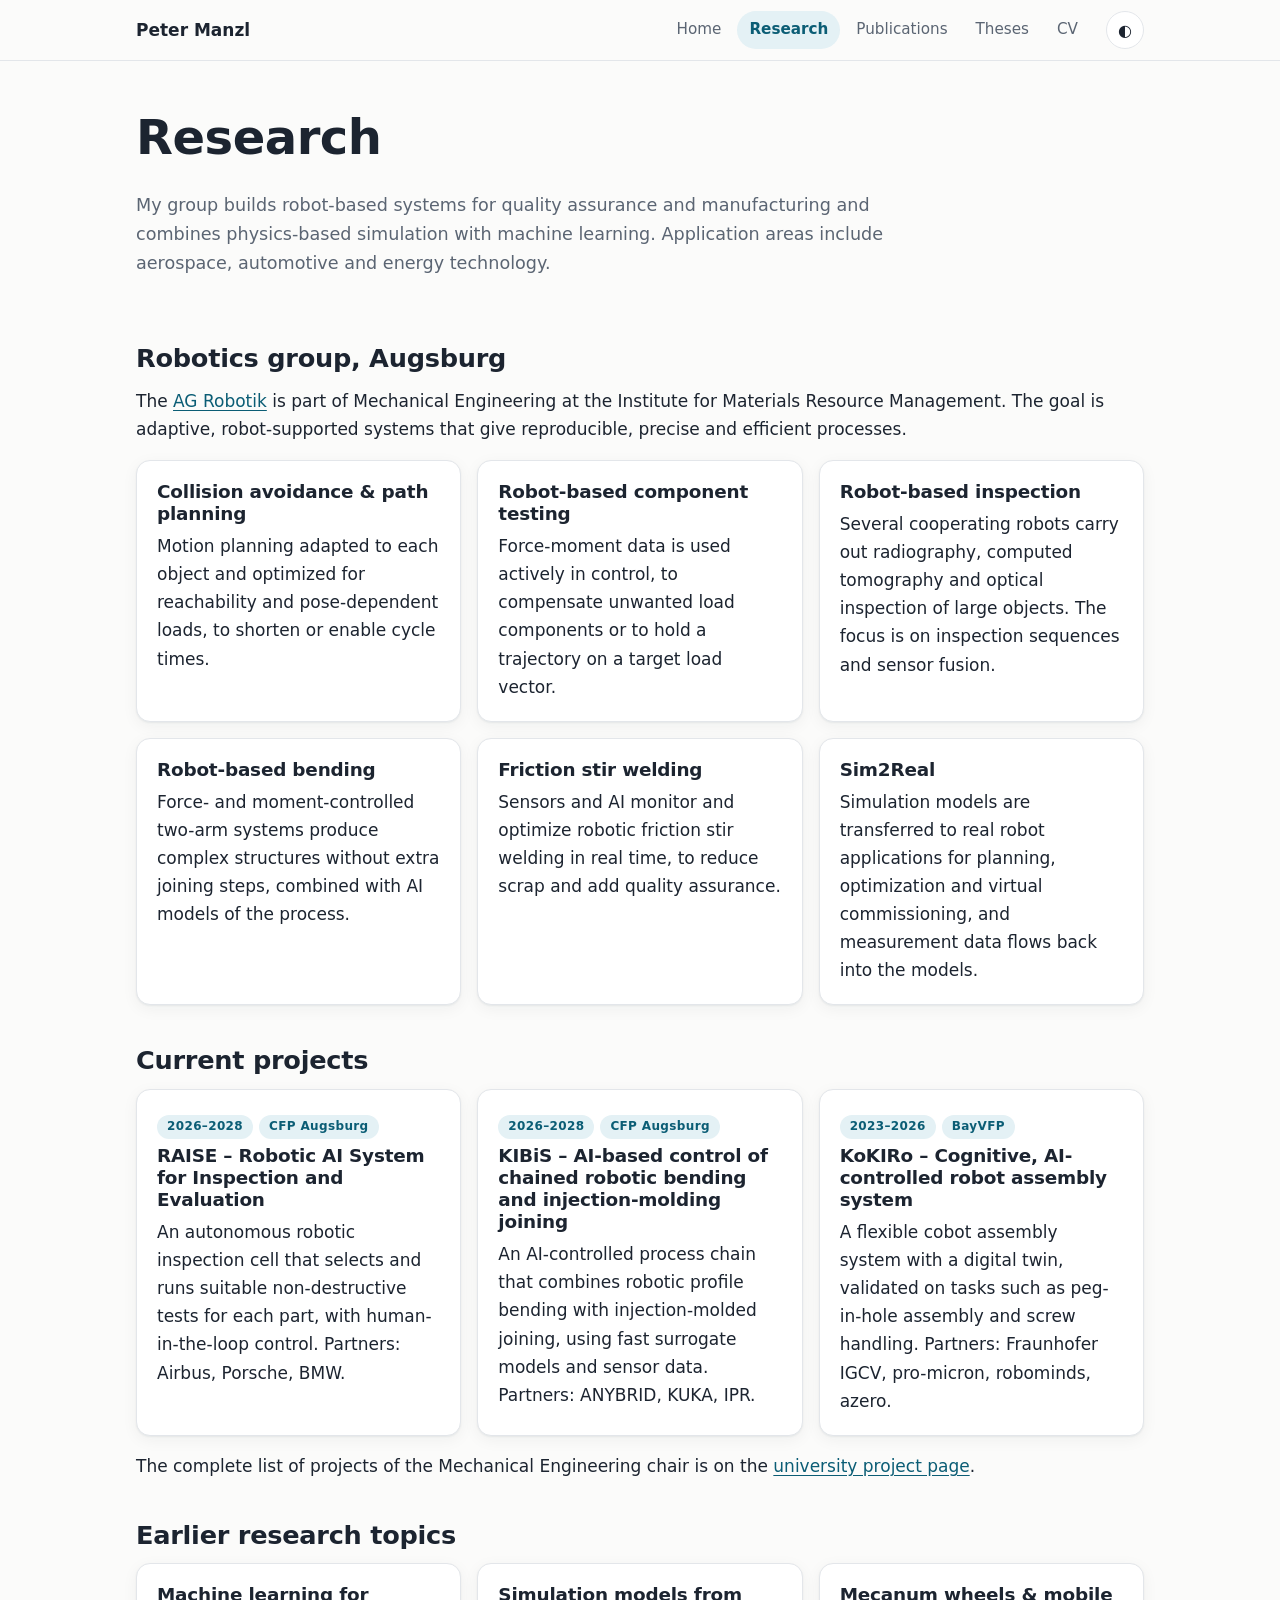
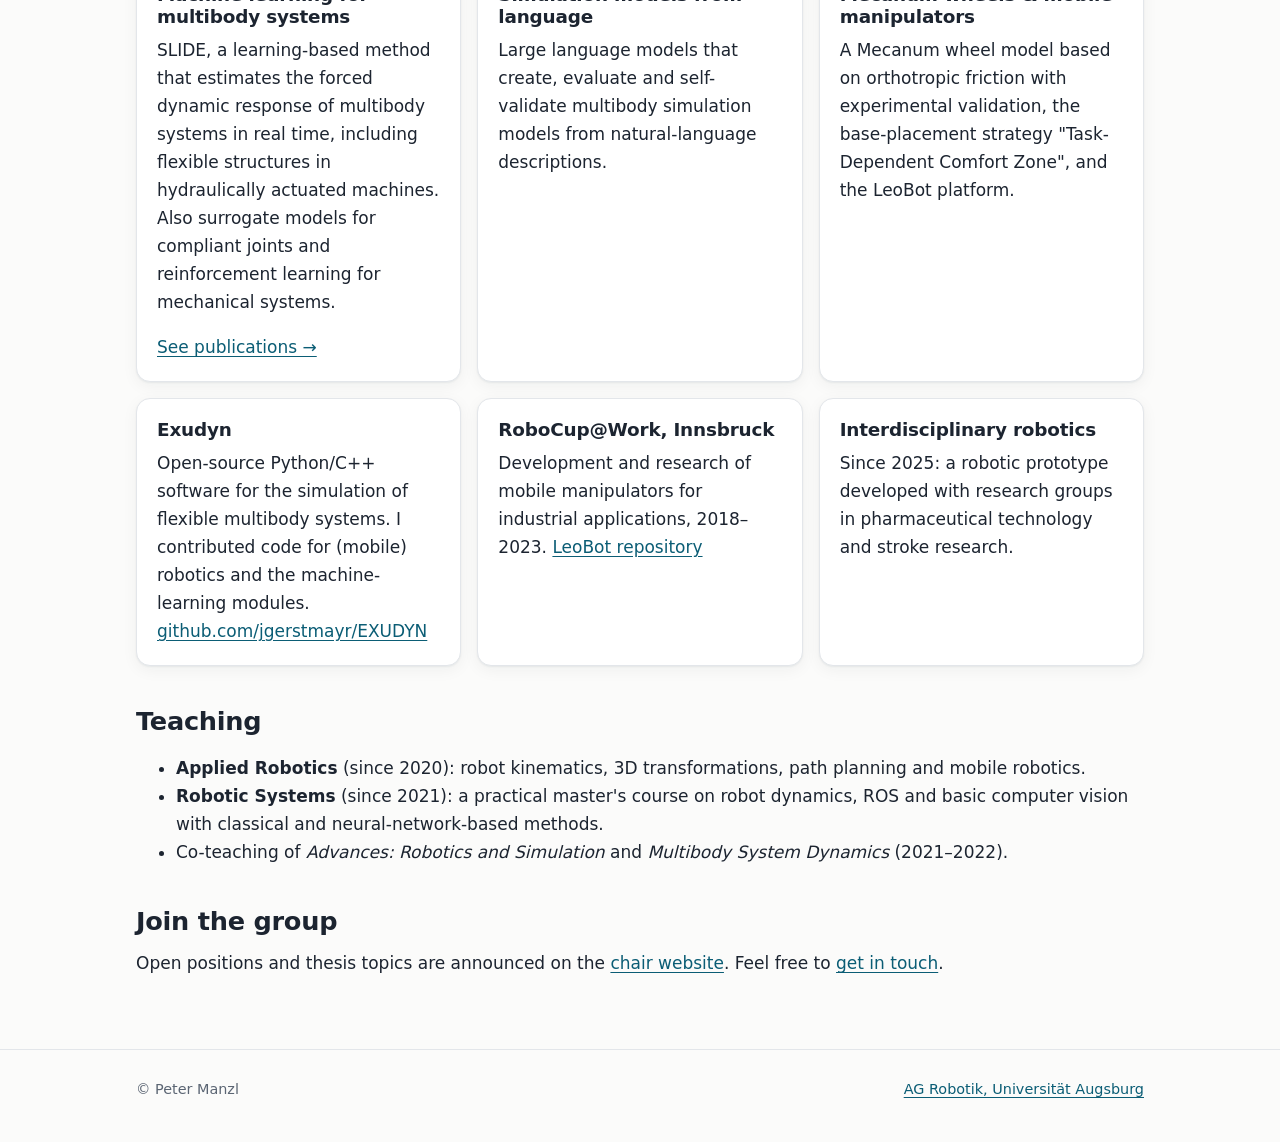
==== research.html @ e0a38118 "initial version of my homepage." ====
<!doctype html>
<html lang="en">
<head>
  <meta charset="utf-8">
  <meta name="viewport" content="width=device-width, initial-scale=1">
  <title>Research – Peter Manzl</title>
  <meta name="description" content="Research topics and projects: robot-based testing and manufacturing, multibody dynamics, machine learning, mobile manipulation.">
  <link rel="icon" href="figures/Icon.png">
  <link rel="stylesheet" href="assets/style.css">
  <script src="assets/site.js" defer></script>
</head>
<body>
<header class="site-header">
  <div class="wrap">
    <a class="brand" href="index.html">Peter Manzl</a>
    <nav class="nav" id="nav" aria-label="Main">
      <a href="index.html">Home</a>
      <a href="research.html" aria-current="page">Research</a>
      <a href="literature.html">Publications</a>
      <a href="theses.html">Theses</a>
      <a href="cv.html">CV</a>
    </nav>
    <button class="icon-btn" id="theme-toggle" aria-label="Toggle light/dark mode">◐</button>
    <button class="icon-btn" id="nav-toggle" aria-label="Menu" aria-expanded="false">☰</button>
  </div>
</header>

<main class="wrap">
  <div class="page-head">
    <h1>Research</h1>
    <p>My group builds robot-based systems for quality assurance and manufacturing and combines physics-based simulation with machine learning. Application areas include aerospace, automotive and energy technology.</p>
  </div>

  <h2>Robotics group, Augsburg</h2>
  <p>The <a href="https://www.uni-augsburg.de/de/fakultaet/mntf/mrm/prof/mech/forschung/ag-robotik/">AG Robotik</a> is part of Mechanical Engineering at the Institute for Materials Resource Management. The goal is adaptive, robot-supported systems that give reproducible, precise and efficient processes.</p>
  <div class="grid">
    <article class="card"><h3>Collision avoidance &amp; path planning</h3><p>Motion planning adapted to each object and optimized for reachability and pose-dependent loads, to shorten or enable cycle times.</p></article>
    <article class="card"><h3>Robot-based component testing</h3><p>Force-moment data is used actively in control, to compensate unwanted load components or to hold a trajectory on a target load vector.</p></article>
    <article class="card"><h3>Robot-based inspection</h3><p>Several cooperating robots carry out radiography, computed tomography and optical inspection of large objects. The focus is on inspection sequences and sensor fusion.</p></article>
    <article class="card"><h3>Robot-based bending</h3><p>Force- and moment-controlled two-arm systems produce complex structures without extra joining steps, combined with AI models of the process.</p></article>
    <article class="card"><h3>Friction stir welding</h3><p>Sensors and AI monitor and optimize robotic friction stir welding in real time, to reduce scrap and add quality assurance.</p></article>
    <article class="card"><h3>Sim2Real</h3><p>Simulation models are transferred to real robot applications for planning, optimization and virtual commissioning, and measurement data flows back into the models.</p></article>
  </div>

  <h2>Current projects</h2>
  <div class="grid">
    <article class="card">
      <span class="tag">2026–2028</span><span class="tag">CFP Augsburg</span>
      <h3>RAISE – Robotic AI System for Inspection and Evaluation</h3>
      <p>An autonomous robotic inspection cell that selects and runs suitable non-destructive tests for each part, with human-in-the-loop control. Partners: Airbus, Porsche, BMW.</p>
    </article>
    <article class="card">
      <span class="tag">2026–2028</span><span class="tag">CFP Augsburg</span>
      <h3>KIBiS – AI-based control of chained robotic bending and injection-molding joining</h3>
      <p>An AI-controlled process chain that combines robotic profile bending with injection-molded joining, using fast surrogate models and sensor data. Partners: ANYBRID, KUKA, IPR.</p>
    </article>
    <article class="card">
      <span class="tag">2023–2026</span><span class="tag">BayVFP</span>
      <h3>KoKIRo – Cognitive, AI-controlled robot assembly system</h3>
      <p>A flexible cobot assembly system with a digital twin, validated on tasks such as peg-in-hole assembly and screw handling. Partners: Fraunhofer IGCV, pro-micron, robominds, azero.</p>
    </article>
  </div>
  <p style="margin-top:16px">The complete list of projects of the Mechanical Engineering chair is on the <a href="https://www.uni-augsburg.de/de/fakultaet/mntf/mrm/prof/mech/forschung/projekte/">university project page</a>.</p>

  <h2>Earlier research topics</h2>
  <div class="grid">
    <article class="card">
      <h3>Machine learning for multibody systems</h3>
      <p>SLIDE, a learning-based method that estimates the forced dynamic response of multibody systems in real time, including flexible structures in hydraulically actuated machines. Also surrogate models for compliant joints and reinforcement learning for mechanical systems.</p>
      <p><a href="literature.html">See publications →</a></p>
    </article>
    <article class="card">
      <h3>Simulation models from language</h3>
      <p>Large language models that create, evaluate and self-validate multibody simulation models from natural-language descriptions.</p>
    </article>
    <article class="card">
      <h3>Mecanum wheels &amp; mobile manipulators</h3>
      <p>A Mecanum wheel model based on orthotropic friction with experimental validation, the base-placement strategy "Task-Dependent Comfort Zone", and the LeoBot platform.</p>
    </article>
    <article class="card">
      <h3>Exudyn</h3>
      <p>Open-source Python/C++ software for the simulation of flexible multibody systems. I contributed code for (mobile) robotics and the machine-learning modules. <a href="https://github.com/jgerstmayr/EXUDYN">github.com/jgerstmayr/EXUDYN</a></p>
    </article>
    <article class="card">
      <h3>RoboCup@Work, Innsbruck</h3>
      <p>Development and research of mobile manipulators for industrial applications, 2018–2023. <a href="https://github.com/leobot-UIBK/LeoBotRoboCup">LeoBot repository</a></p>
    </article>
    <article class="card">
      <h3>Interdisciplinary robotics</h3>
      <p>Since 2025: a robotic prototype developed with research groups in pharmaceutical technology and stroke research.</p>
    </article>
  </div>

  <h2>Teaching</h2>
  <ul>
    <li><strong>Applied Robotics</strong> (since 2020): robot kinematics, 3D transformations, path planning and mobile robotics.</li>
    <li><strong>Robotic Systems</strong> (since 2021): a practical master's course on robot dynamics, ROS and basic computer vision with classical and neural-network-based methods.</li>
    <li>Co-teaching of <em>Advances: Robotics and Simulation</em> and <em>Multibody System Dynamics</em> (2021–2022).</li>
  </ul>

  <h2>Join the group</h2>
  <p>Open positions and thesis topics are announced on the <a href="https://www.uni-augsburg.de/de/fakultaet/mntf/mrm/prof/mech/">chair website</a>. Feel free to <a href="mailto:peter.manzl@uni-a.de">get in touch</a>.</p>
</main>

<footer class="site-footer">
  <div class="wrap">
    <span>© Peter Manzl</span>
    <span><a href="https://www.uni-augsburg.de/de/fakultaet/mntf/mrm/prof/mech/forschung/ag-robotik/">AG Robotik, Universität Augsburg</a></span>
  </div>
</footer>
</body>
</html>
---- assets/style.css ----
:root {
  --bg: #fbfbfa;
  --surface: #ffffff;
  --text: #1c2430;
  --muted: #5b6573;
  --border: #e3e6ea;
  --accent: #0b5d75;
  --accent-soft: #e4f1f5;
  --accent-text: #ffffff;
  --shadow: 0 1px 2px rgba(20, 30, 45, .06), 0 4px 16px rgba(20, 30, 45, .05);
  --radius: 14px;
  --maxw: 1040px;
}
@media (prefers-color-scheme: dark) {
  :root:not([data-theme="light"]) {
    --bg: #0f141a;
    --surface: #171e26;
    --text: #e8ecf0;
    --muted: #9aa5b1;
    --border: #28313b;
    --accent: #6cc4dc;
    --accent-soft: #14303a;
    --accent-text: #0b1a20;
    --shadow: none;
  }
}
:root[data-theme="dark"] {
  --bg: #0f141a;
  --surface: #171e26;
  --text: #e8ecf0;
  --muted: #9aa5b1;
  --border: #28313b;
  --accent: #6cc4dc;
  --accent-soft: #14303a;
  --accent-text: #0b1a20;
  --shadow: none;
}

* { box-sizing: border-box; }
html { scroll-behavior: smooth; }
body {
  margin: 0;
  background: var(--bg);
  color: var(--text);
  font: 17px/1.65 system-ui, -apple-system, "Segoe UI", Roboto, "Helvetica Neue", Arial, sans-serif;
  -webkit-font-smoothing: antialiased;
}
img { max-width: 100%; display: block; }
a { color: var(--accent); text-underline-offset: 3px; }
a:hover { text-decoration-thickness: 2px; }
h1, h2, h3 { line-height: 1.2; letter-spacing: -.01em; margin: 0 0 .5em; }
h1 { font-size: clamp(2rem, 5vw, 3rem); }
h2 { font-size: 1.6rem; margin-top: 2.5rem; }
h3 { font-size: 1.15rem; }
p { margin: 0 0 1em; }
.wrap { max-width: var(--maxw); margin: 0 auto; padding: 0 16px; }
.muted { color: var(--muted); }
.small { font-size: .9rem; }

/* header */
.site-header {
  position: sticky; top: 0; z-index: 10;
  background: color-mix(in srgb, var(--bg) 88%, transparent);
  backdrop-filter: blur(8px);
  border-bottom: 1px solid var(--border);
}
.site-header .wrap { display: flex; align-items: center; gap: 16px; min-height: 60px; }
.brand { font-weight: 700; color: var(--text); text-decoration: none; margin-right: auto; }
.nav { display: flex; gap: 4px; }
.nav a {
  color: var(--muted); text-decoration: none; padding: 6px 12px; border-radius: 999px; font-size: .95rem;
}
.nav a:hover { color: var(--text); background: var(--accent-soft); }
.nav a[aria-current="page"] { color: var(--accent); background: var(--accent-soft); font-weight: 600; }
.icon-btn {
  border: 1px solid var(--border); background: var(--surface); color: var(--text);
  border-radius: 999px; width: 38px; height: 38px; cursor: pointer; font-size: 1rem;
}
.icon-btn:hover { border-color: var(--accent); }
#nav-toggle { display: none; }
@media (max-width: 720px) {
  #nav-toggle { display: inline-block; }
  .nav {
    display: none; position: absolute; top: 60px; left: 0; right: 0;
    flex-direction: column; padding: 8px 16px 16px;
    background: var(--bg); border-bottom: 1px solid var(--border);
  }
  .nav.open { display: flex; }
}

/* hero */
.hero { padding: 56px 0 24px; }
.hero .wrap { display: grid; grid-template-columns: 1fr 260px; gap: 40px; align-items: center; }
.hero .eyebrow { color: var(--accent); font-weight: 600; letter-spacing: .06em; text-transform: uppercase; font-size: .8rem; margin-bottom: 12px; }
.hero .lead { font-size: 1.2rem; color: var(--muted); max-width: 60ch; }
.portrait { width: 260px; height: 260px; object-fit: cover; border-radius: 50%; border: 4px solid var(--surface); box-shadow: var(--shadow); }
@media (max-width: 720px) {
  .hero { padding-top: 32px; }
  .hero .wrap { grid-template-columns: 1fr; }
  .portrait { width: 160px; height: 160px; order: -1; }
}

.btn-row { display: flex; flex-wrap: wrap; gap: 10px; margin-top: 20px; }
.btn {
  display: inline-block; padding: 9px 18px; border-radius: 999px; text-decoration: none; font-weight: 600; font-size: .95rem;
  border: 1px solid var(--accent); color: var(--accent);
}
.btn:hover { background: var(--accent-soft); }
.btn.primary { background: var(--accent); color: var(--accent-text); }
.btn.primary:hover { filter: brightness(1.08); }

/* page title block */
.page-head { padding: 48px 0 8px; }
.page-head p { color: var(--muted); max-width: 70ch; font-size: 1.1rem; }

/* cards */
.grid { display: grid; gap: 16px; grid-template-columns: repeat(auto-fill, minmax(280px, 1fr)); }
.card {
  background: var(--surface); border: 1px solid var(--border); border-radius: var(--radius);
  padding: 20px; box-shadow: var(--shadow);
}
.card h3 { margin-bottom: .4em; }
.card p:last-child { margin-bottom: 0; }
.tag {
  display: inline-block; font-size: .75rem; font-weight: 600; letter-spacing: .03em;
  padding: 2px 10px; border-radius: 999px; background: var(--accent-soft); color: var(--accent); margin: 0 6px 6px 0;
}

/* timeline */
.timeline { list-style: none; margin: 0; padding: 0; border-left: 2px solid var(--border); }
.timeline li { position: relative; padding: 0 0 22px 22px; }
.timeline li::before {
  content: ""; position: absolute; left: -7px; top: 8px; width: 12px; height: 12px; border-radius: 50%;
  background: var(--accent); border: 2px solid var(--bg);
}
.timeline .when { color: var(--muted); font-size: .9rem; }
.timeline h3 { margin: 0 0 .15em; }
.timeline ul { margin: .4em 0 0; padding-left: 1.2em; }

.two-col { display: grid; gap: 40px; grid-template-columns: 2fr 1fr; }
@media (max-width: 800px) { .two-col { grid-template-columns: 1fr; gap: 0; } }
.chips { display: flex; flex-wrap: wrap; gap: 6px; margin-bottom: 14px; }
.chips span {
  border: 1px solid var(--border); border-radius: 8px; padding: 2px 10px; font-size: .88rem; background: var(--surface);
}

/* publications */
.pubs { list-style: none; padding: 0; margin: 0; }
.pubs li { padding: 14px 0; border-bottom: 1px solid var(--border); }
.pubs li:last-child { border-bottom: 0; }
.pubs .title { font-weight: 600; }
.pubs .venue { color: var(--muted); font-size: .95rem; }
.pubs a.doi { font-size: .9rem; }
.pubs .note { margin: 6px 0 0; font-size: .95rem; }
.pubs strong { font-weight: 700; }

.site-footer { margin-top: 72px; border-top: 1px solid var(--border); padding: 28px 0 40px; color: var(--muted); font-size: .9rem; }
.site-footer .wrap { display: flex; flex-wrap: wrap; justify-content: space-between; gap: 12px; }

:focus-visible { outline: 3px solid var(--accent); outline-offset: 2px; }

@media print {
  .site-header, .site-footer, .btn-row, .icon-btn { display: none; }
  body { background: #fff; color: #000; font-size: 11pt; }
  .card { box-shadow: none; }
}
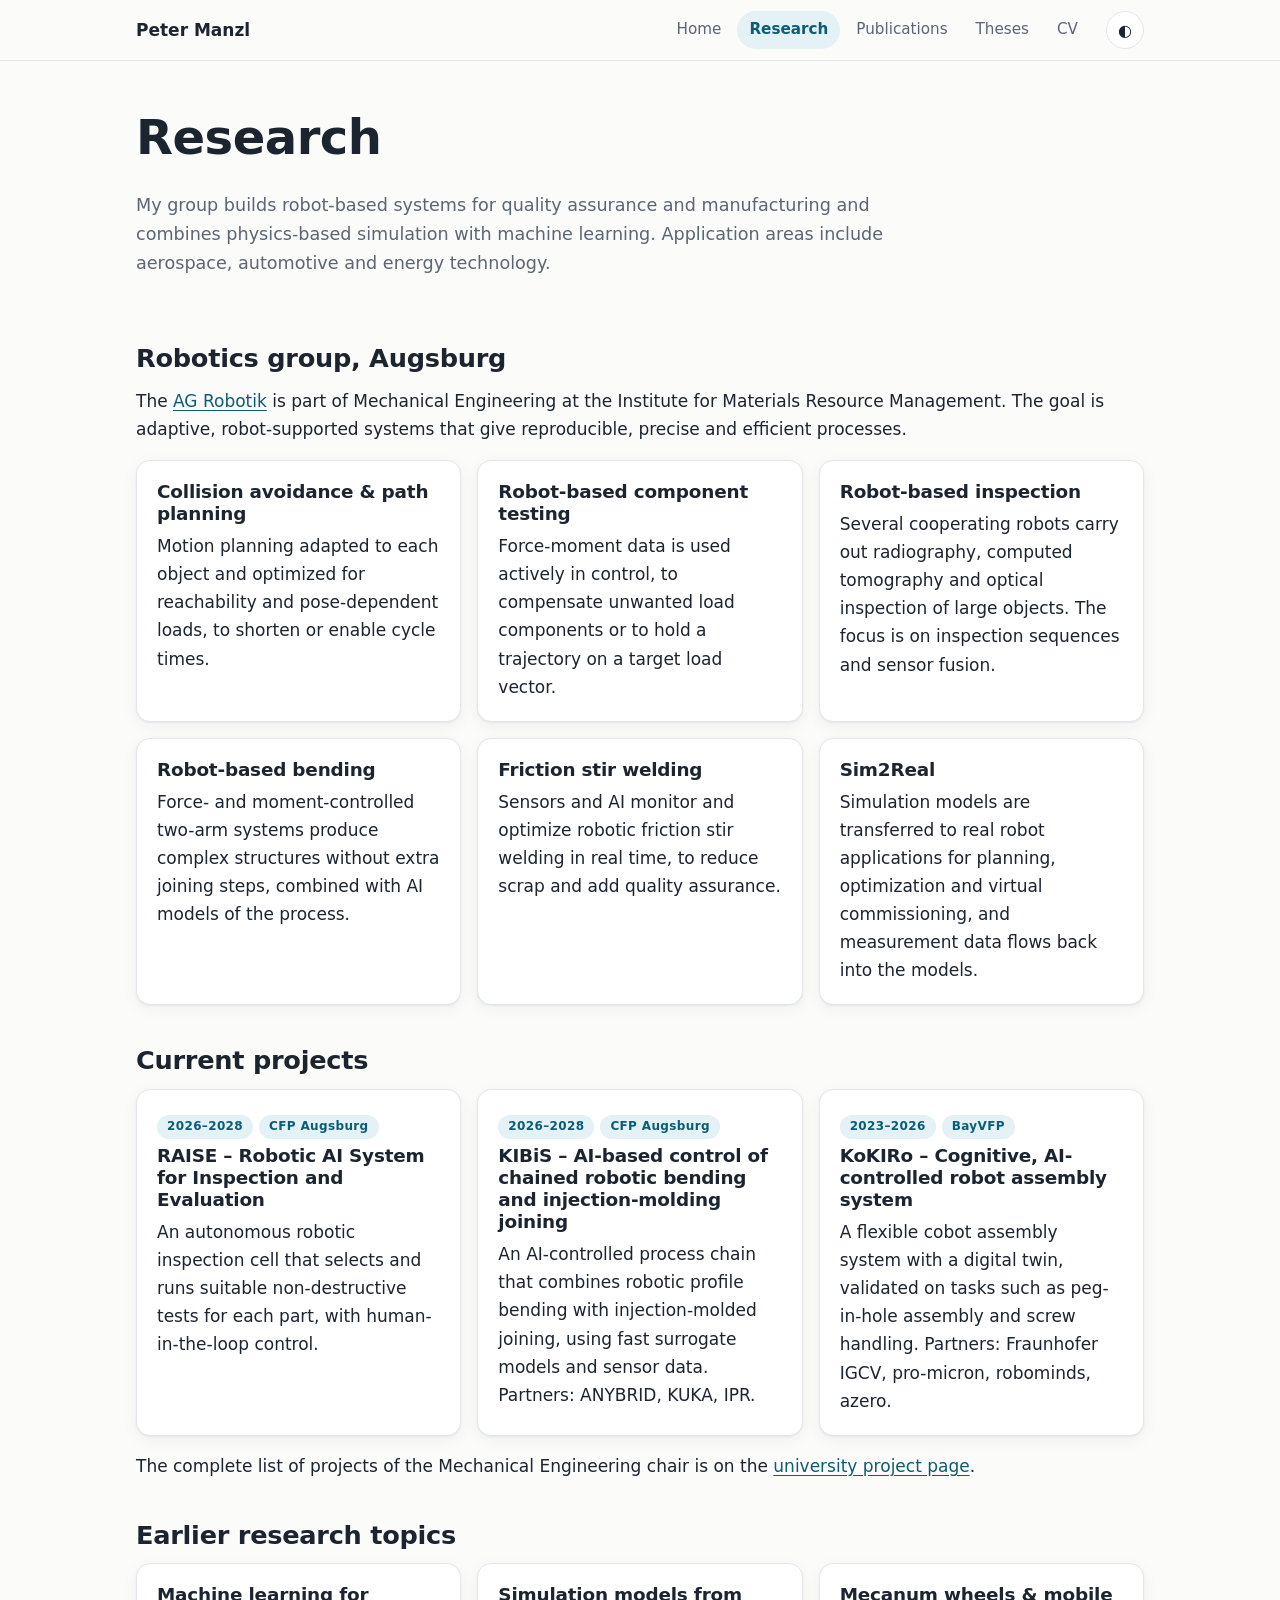
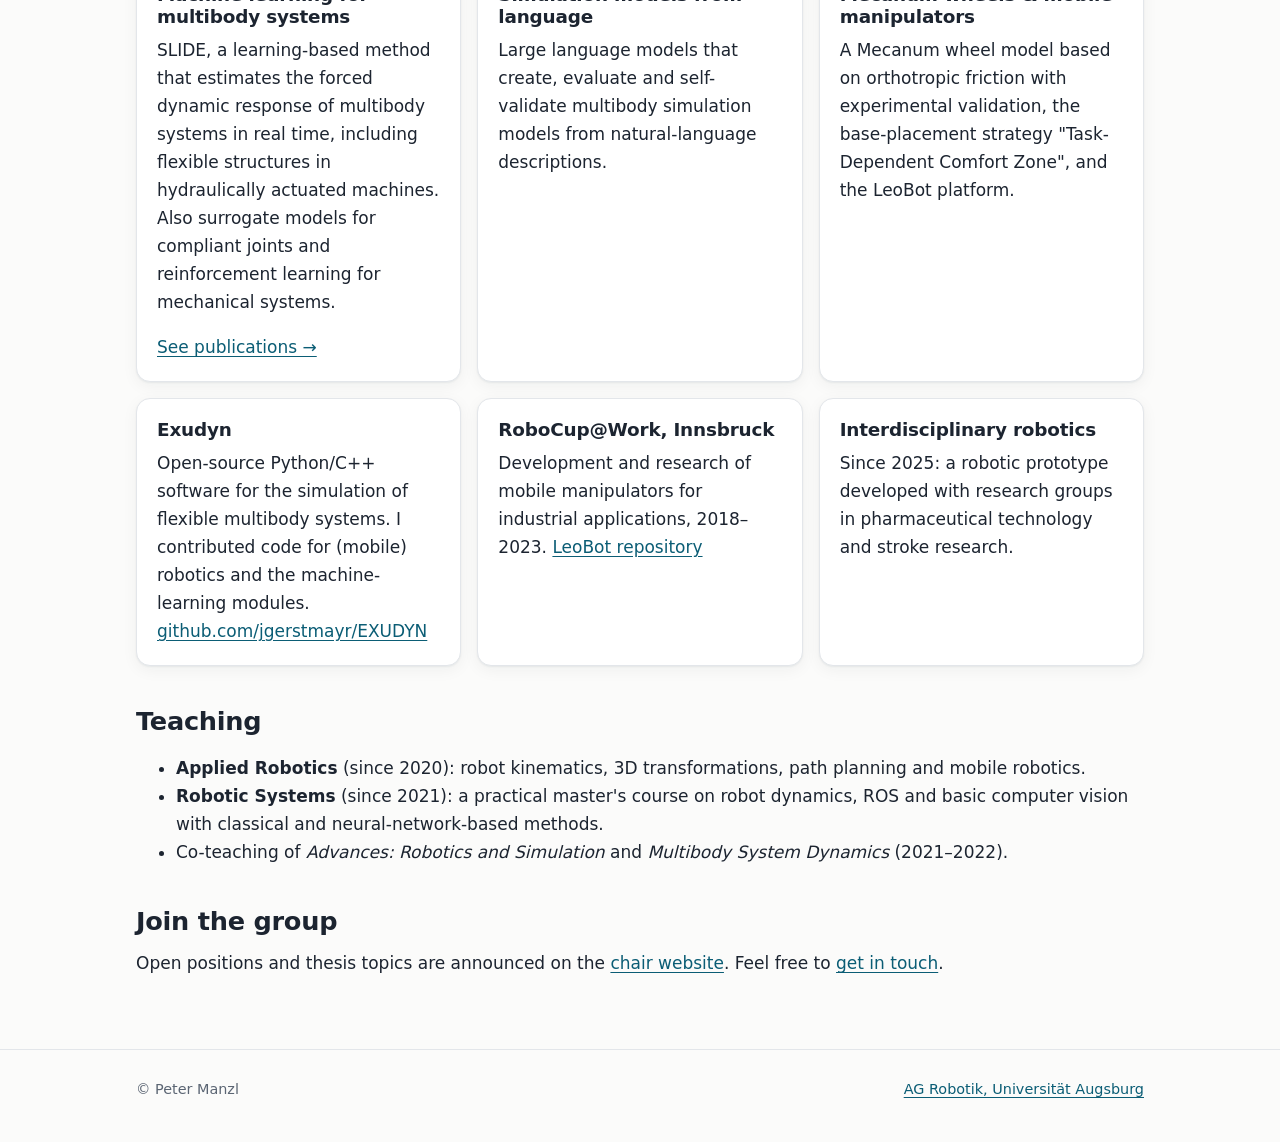
==== commit 22a85cb2: "updated research" ====
--- a/research.html
+++ b/research.html
@@ -47,7 +47,7 @@
     <article class="card">
       <span class="tag">2026–2028</span><span class="tag">CFP Augsburg</span>
       <h3>RAISE – Robotic AI System for Inspection and Evaluation</h3>
-      <p>An autonomous robotic inspection cell that selects and runs suitable non-destructive tests for each part, with human-in-the-loop control. Partners: Airbus, Porsche, BMW.</p>
+      <p>An autonomous robotic inspection cell that selects and runs suitable non-destructive tests for each part, with human-in-the-loop control.</p>
     </article>
     <article class="card">
       <span class="tag">2026–2028</span><span class="tag">CFP Augsburg</span>
